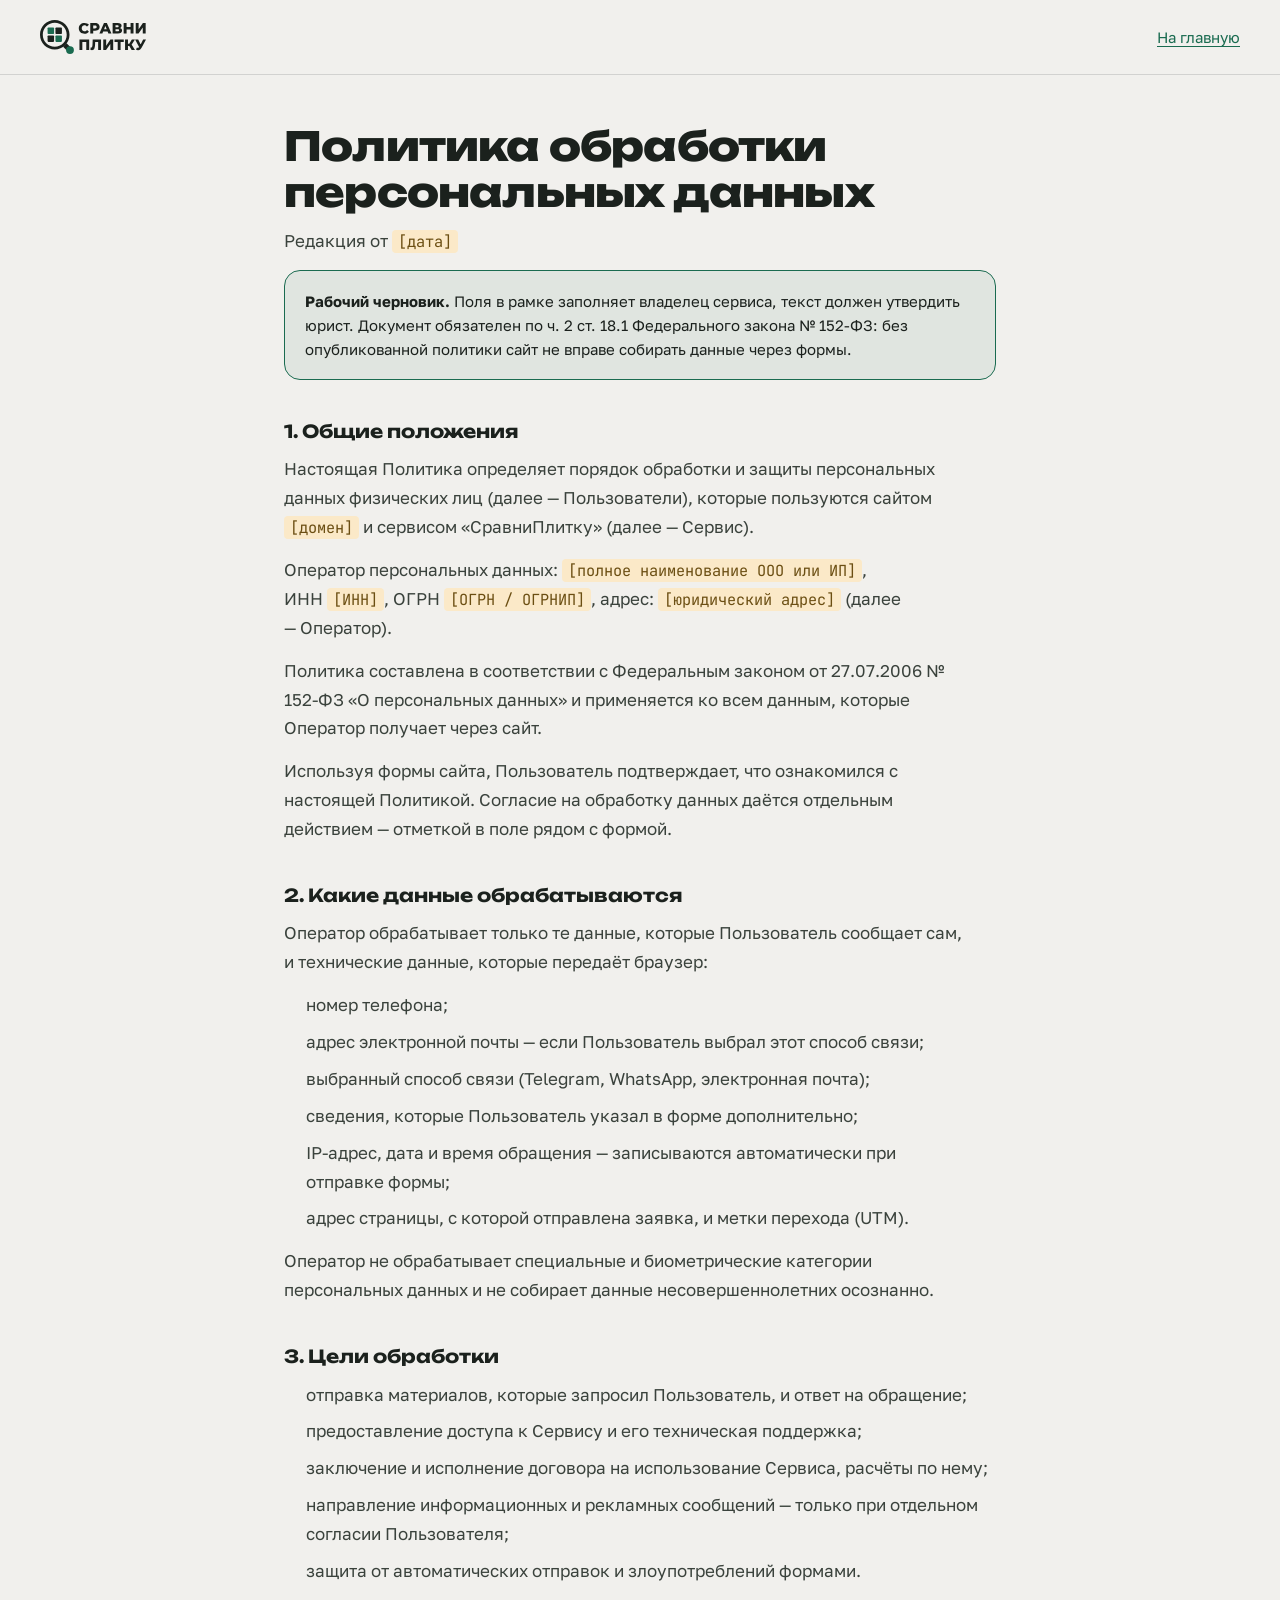
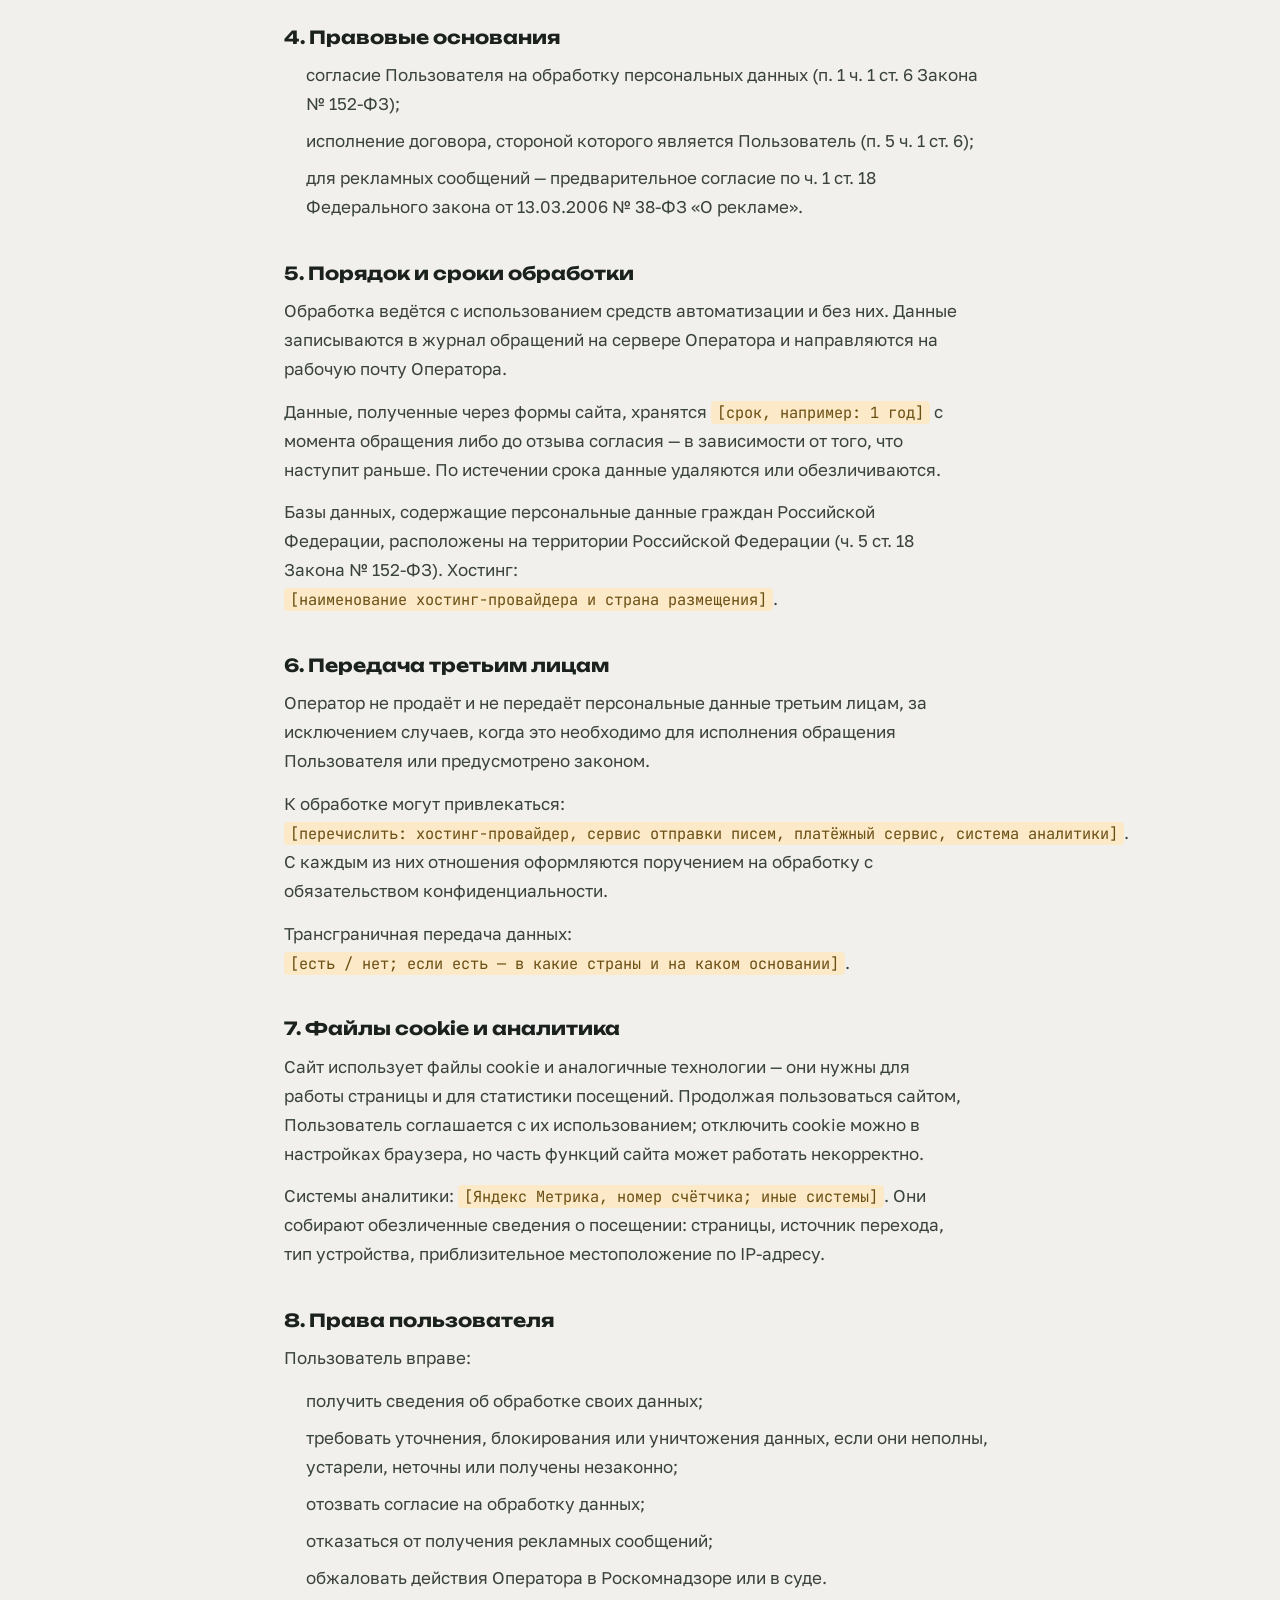
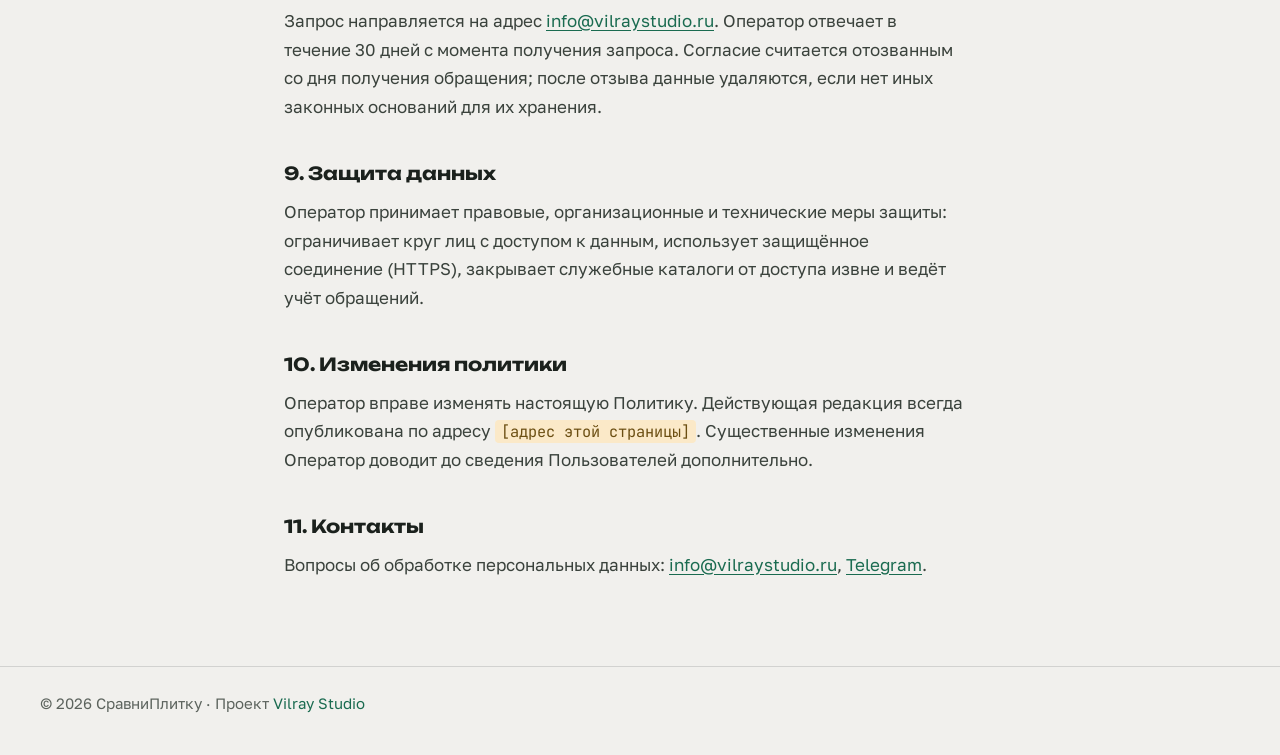
==== docs/privacy.html @ 4bba1fea "Новая редакция текстов от клиента, документы и логотип Правки из «Артем правки текст.docx» внесены ц" ====
<!DOCTYPE html>
<html lang="ru">
<head>
<meta charset="utf-8">
<meta name="viewport" content="width=device-width, initial-scale=1">

<title>Политика обработки персональных данных – СравниПлитку</title>
<meta name="description" content="Как сервис «СравниПлитку» собирает, использует и защищает персональные данные посетителей сайта.">
<meta name="robots" content="noindex">
<meta name="theme-color" content="#F2F3F0">

<link rel="icon" href="../assets/img/favicon.svg" type="image/svg+xml">

<link rel="preconnect" href="https://fonts.googleapis.com">
<link rel="preconnect" href="https://fonts.gstatic.com" crossorigin>
<link rel="stylesheet" href="https://fonts.googleapis.com/css2?family=Unbounded:wght@700;800&family=Golos+Text:wght@400;500;700&family=JetBrains+Mono:wght@400&display=swap">

<link rel="stylesheet" href="../assets/css/tokens.css">
<link rel="stylesheet" href="../assets/css/base.css">
<link rel="stylesheet" href="../assets/css/doc.css">
</head>

<body class="doc-page">

<header class="doc-head">
  <div class="doc-head__inner container">
    <a class="doc-head__logo" href="../index.html">
      <img class="doc-head__logo-img" src="../assets/img/logo-full.svg" alt="СравниПлитку"
           width="3999" height="1284" decoding="async"></a>
    <a class="doc-head__back" href="../index.html">На главную</a>
  </div>
</header>

<main class="doc container">

  <h1 class="doc__title">Политика обработки персональных данных</h1>
  <p class="doc__meta">Редакция от <span class="fill">[дата]</span></p>

  <!-- Снять вместе с последним заполненным полем -->
  <div class="doc-draft">
    <strong>Рабочий черновик.</strong> Поля в рамке заполняет владелец сервиса,
    текст должен утвердить юрист. Документ обязателен по ч. 2 ст. 18.1
    Федерального закона № 152-ФЗ: без опубликованной политики сайт не вправе
    собирать данные через формы.
  </div>

  <h2>1. Общие положения</h2>
  <p>Настоящая Политика определяет порядок обработки и защиты персональных данных
    физических лиц (далее — Пользователи), которые пользуются сайтом
    <span class="fill">[домен]</span> и сервисом «СравниПлитку» (далее — Сервис).</p>
  <p>Оператор персональных данных: <span class="fill">[полное наименование ООО или ИП]</span>,
    ИНН <span class="fill">[ИНН]</span>, ОГРН <span class="fill">[ОГРН / ОГРНИП]</span>,
    адрес: <span class="fill">[юридический адрес]</span> (далее — Оператор).</p>
  <p>Политика составлена в соответствии с Федеральным законом от 27.07.2006 № 152-ФЗ
    «О персональных данных» и применяется ко всем данным, которые Оператор получает
    через сайт.</p>
  <p>Используя формы сайта, Пользователь подтверждает, что ознакомился с настоящей
    Политикой. Согласие на обработку данных даётся отдельным действием — отметкой
    в поле рядом с формой.</p>

  <h2>2. Какие данные обрабатываются</h2>
  <p>Оператор обрабатывает только те данные, которые Пользователь сообщает сам,
    и технические данные, которые передаёт браузер:</p>
  <ul>
    <li>номер телефона;</li>
    <li>адрес электронной почты — если Пользователь выбрал этот способ связи;</li>
    <li>выбранный способ связи (Telegram, WhatsApp, электронная почта);</li>
    <li>сведения, которые Пользователь указал в форме дополнительно;</li>
    <li>IP-адрес, дата и время обращения — записываются автоматически при отправке формы;</li>
    <li>адрес страницы, с которой отправлена заявка, и метки перехода (UTM).</li>
  </ul>
  <p>Оператор не обрабатывает специальные и биометрические категории персональных
    данных и не собирает данные несовершеннолетних осознанно.</p>

  <h2>3. Цели обработки</h2>
  <ul>
    <li>отправка материалов, которые запросил Пользователь, и ответ на обращение;</li>
    <li>предоставление доступа к Сервису и его техническая поддержка;</li>
    <li>заключение и исполнение договора на использование Сервиса, расчёты по нему;</li>
    <li>направление информационных и рекламных сообщений — только при отдельном
      согласии Пользователя;</li>
    <li>защита от автоматических отправок и злоупотреблений формами.</li>
  </ul>

  <h2>4. Правовые основания</h2>
  <ul>
    <li>согласие Пользователя на обработку персональных данных (п. 1 ч. 1 ст. 6
      Закона № 152-ФЗ);</li>
    <li>исполнение договора, стороной которого является Пользователь (п. 5 ч. 1 ст. 6);</li>
    <li>для рекламных сообщений — предварительное согласие по ч. 1 ст. 18
      Федерального закона от 13.03.2006 № 38-ФЗ «О рекламе».</li>
  </ul>

  <h2>5. Порядок и сроки обработки</h2>
  <p>Обработка ведётся с использованием средств автоматизации и без них. Данные
    записываются в журнал обращений на сервере Оператора и направляются на рабочую
    почту Оператора.</p>
  <p>Данные, полученные через формы сайта, хранятся <span class="fill">[срок, например: 1 год]</span>
    с момента обращения либо до отзыва согласия — в зависимости от того, что наступит
    раньше. По истечении срока данные удаляются или обезличиваются.</p>
  <p>Базы данных, содержащие персональные данные граждан Российской Федерации,
    расположены на территории Российской Федерации (ч. 5 ст. 18 Закона № 152-ФЗ).
    Хостинг: <span class="fill">[наименование хостинг-провайдера и страна размещения]</span>.</p>

  <h2>6. Передача третьим лицам</h2>
  <p>Оператор не продаёт и не передаёт персональные данные третьим лицам, за
    исключением случаев, когда это необходимо для исполнения обращения Пользователя
    или предусмотрено законом.</p>
  <p>К обработке могут привлекаться: <span class="fill">[перечислить: хостинг-провайдер,
    сервис отправки писем, платёжный сервис, система аналитики]</span>. С каждым из них
    отношения оформляются поручением на обработку с обязательством конфиденциальности.</p>
  <p>Трансграничная передача данных: <span class="fill">[есть / нет; если есть — в какие
    страны и на каком основании]</span>.</p>

  <h2>7. Файлы cookie и аналитика</h2>
  <p>Сайт использует файлы cookie и аналогичные технологии — они нужны для работы
    страницы и для статистики посещений. Продолжая пользоваться сайтом, Пользователь
    соглашается с их использованием; отключить cookie можно в настройках браузера,
    но часть функций сайта может работать некорректно.</p>
  <p>Системы аналитики: <span class="fill">[Яндекс Метрика, номер счётчика; иные системы]</span>.
    Они собирают обезличенные сведения о посещении: страницы, источник перехода,
    тип устройства, приблизительное местоположение по IP-адресу.</p>

  <h2>8. Права пользователя</h2>
  <p>Пользователь вправе:</p>
  <ul>
    <li>получить сведения об обработке своих данных;</li>
    <li>требовать уточнения, блокирования или уничтожения данных, если они неполны,
      устарели, неточны или получены незаконно;</li>
    <li>отозвать согласие на обработку данных;</li>
    <li>отказаться от получения рекламных сообщений;</li>
    <li>обжаловать действия Оператора в Роскомнадзоре или в суде.</li>
  </ul>
  <p>Запрос направляется на адрес <a href="mailto:info@vilraystudio.ru">info@vilraystudio.ru</a>.
    Оператор отвечает в течение 30 дней с момента получения запроса. Согласие
    считается отозванным со дня получения обращения; после отзыва данные удаляются,
    если нет иных законных оснований для их хранения.</p>

  <h2>9. Защита данных</h2>
  <p>Оператор принимает правовые, организационные и технические меры защиты:
    ограничивает круг лиц с доступом к данным, использует защищённое соединение (HTTPS),
    закрывает служебные каталоги от доступа извне и ведёт учёт обращений.</p>

  <h2>10. Изменения политики</h2>
  <p>Оператор вправе изменять настоящую Политику. Действующая редакция всегда
    опубликована по адресу <span class="fill">[адрес этой страницы]</span>. Существенные
    изменения Оператор доводит до сведения Пользователей дополнительно.</p>

  <h2>11. Контакты</h2>
  <p>Вопросы об обработке персональных данных: <a href="mailto:info@vilraystudio.ru">info@vilraystudio.ru</a>,
    <a href="https://t.me/emmiatrey" rel="noopener">Telegram</a>.</p>

</main>

<footer class="doc-foot container">
  © 2026 СравниПлитку · Проект <a href="https://vilraystudio.ru/" rel="noopener">Vilray Studio</a>
</footer>

</body>
</html>
---- assets/css/tokens.css ----
/* ============================================================
   СравниПлитку — дизайн-токены
   Значения перенесены из design/Landing v2.dc.html (инлайн-стили)
   и таблиц раздела «Design Tokens» в README хендоффа.
   Менять только по согласованию — см. «Constraints» в хендоффе.
   ============================================================ */

:root {
  /* ---------- Цвет (CANON §1) ----------
     Распределение площадей 70/20/10: бумага и белое / тёмное / зелёное.
     Зелёный работает точками — кнопки, рубрики, номера, — а не полосами:
     полноширинных цветных блоков на странице ровно один, тёмный. */

  /* Светлые поверхности */
  --c-bg:            #F1F0ED; /* бумага */
  --c-surface:       #FFFFFF; /* карточки на бумаге */
  --c-surface-2:     #F7F7F4; /* вложенные поверхности, поля ввода */
  --c-control-bg:    #E7E6E2; /* обойма сегмент-контрола, CANON §5 */
  --c-slot:          #E7E6E2; /* подложка слота изображения */

  /* Текст на светлом. Ниже --c-ink-3 подписи не опускаем: канон
     требует минимум 4.5:1 для тела и 7:1 для мелких подписей. */
  --c-ink:           #1B211D; /* заголовки, тёмные секции */
  --c-ink-2:         #3A423C; /* основной текст абзацев */
  --c-ink-3:         #5C635D; /* подписи, мета, лейблы */

  /* Линии */
  --c-line:          rgba(27, 33, 29, .14);
  --c-line-field:    rgba(27, 33, 29, .28);

  /* Зелёный — только действие и акценты */
  --c-accent:        #1A6B50;
  --c-accent-hover:  #14523E;
  --c-accent-press:  #12513C; /* :active кнопок */
  --c-accent-light:  #7BC0A3; /* акцент на тёмном (V6) */
  --c-accent-soft:   rgba(26, 107, 80, .08);
  /* Тот же тон 160° и та же насыщенность 61%, что у --c-accent, только
     светлота 14% вместо 26%: подложка кадра видео, градиент панели
     управления и тени вокруг них. Чёрного в блоке видео нет. */
  --c-accent-deep:   #0E3A2B;

  /* Тёплый — только выгода, скидка, срок */

  /* Тёмные поверхности */
  --c-dark:          #1B211D;
  --c-dark-card:     rgba(255, 255, 255, .05);
  --c-dark-line:     rgba(255, 255, 255, .14);
  --c-on-dark:       #E4E7E3;
  --c-on-dark-2:     #C8CFC9;
  --c-on-dark-3:     #A8B2AC; /* время и иконки в обойме видео */ /* минимум, ниже не опускаться */

  /* Полупрозрачные */
  /* Подложка контрола поверх видео: кадр ничем не закрыт, контраст
     держит плашка ровно под кнопкой (FIXES_ROUND2 1.1) */
  --c-control-dark:       rgba(14, 18, 15, .72);
  --c-control-dark-hover: rgba(14, 18, 15, .86);

  --c-glass:         rgba(241, 240, 237, .86); /* плашка шапки, CANON §6 */
  --c-overlay:       rgba(27, 33, 29, .82);    /* подписи-оверлеи */

  /* ---------- Шрифты ---------- */
  --font-display: 'Unbounded', 'Golos Text', system-ui, sans-serif;
  --font-body:    'Golos Text', system-ui, -apple-system, 'Segoe UI', sans-serif;
  --font-mono:    'JetBrains Mono', ui-monospace, 'Cascadia Mono', Consolas, monospace;

  /* ---------- Типографическая шкала (CANON §2) ----------
     Размеров вне этого списка на странице быть не должно. */
  /* Display — не «всегда 88px»: ступень действует, только если H1 занимает
     одну колонку. В двухколоночном первом экране это 56px (FIX-01 F1). */
  --fs-display: 52px;  --lh-display: 1.02;  --tr-display: -.03em;
  --fs-stat:    34px;  /* число в полосе статистики (HERO_FIXES §10; канон
                          давал 44px, но при нём единица «минуты» делала
                          колонку втрое шире соседних). Единица набирается
                          --fs-sub на общей базовой линии. */
  --fs-h2:      40px;  --lh-h2:      1.08;  --tr-h2:      -.015em;
  --fs-h3:      24px;  --lh-h3:      1.25;
  --fs-lead:    20px;  --lh-lead:    1.55;
  --fs-body:    17px;  --lh-body:    1.6;
  --fs-small:   15px;  --lh-small:   1.5;
  --fs-label:   12px;  --lh-label:   1;     --tr-label:   .1em;

  /* Кегли отдельных блоков. Канон §2 их не содержит: размеры пришли
     из ТЗ на блоки «Кто сделал сервис» и «Салонам / Поставщикам».
     Держим здесь, а не в правилах, чтобы правка шкалы была правкой
     одного файла. Мобильные ступени переопределяются в адаптиве. */
  --fs-block:      40px;  /* заголовок блока внутри секции */
  --fs-block-lead: 18px;  /* лид под таким заголовком */
  --fs-letter:     26px;  /* первая фраза письма основателя */
  --fs-sub:        18px;  /* подзаголовок шага, вопрос, имя */
  --fs-note:       16px;  /* описание шага */
  --fs-meta:       13px;  /* моно-строки под кнопкой и номера шагов */

  /* Мера строки: канон требует 62ch, на тёмном — 56ch */
  --measure:      62ch;
  --measure-dark: 56ch;

  /* ---------- Сетка и ритм (CANON §3) ---------- */
  /* Канон §3 называл 1200px, но эталон геометрии собран на содержимом
     1358px (колонки первого экрана 655+655 при зазоре 48). Берём эталон:
     на 1200 заголовок 56px уходит в четыре строки вместо трёх, а кадр
     становится ниже текстовой колонки. */
  --container:  1440px;
  --gutter:     40px;   /* ≥1024; ниже — в адаптиве */
  --col-gap:    24px;   /* зазор колонок 12-колоночной сетки */
  --header-h:   64px;   /* CANON §6 */

  /* Вертикальный ритм: ровно два значения, промежуточных не бывает.
     Половина отступа лежит на каждой секции. */
  --rhythm-half:   48px;  /* 48 + 48 = 96 между секциями одного типа */
  --rhythm-switch: 80px;  /* 48 + 80 = 128 на смене типа */

  /* ---------- Радиусы ----------
     Лестница закрывает все скругления страницы. Названы были четыре
     ступени из семи, и новый блок брал ту, что ближе скопировали:
     карточки разъезжались между 8px и 12px. */
  /* Три значения вместо прежних семи (2/3/4/5/6/8/12): шкала стала
     смысловой, и по имени токена видно, к чему он применяется
     (LANDING_FIXES A3). Значений вне этой шкалы на странице нет. */
  --r-control:  4px;  /* кнопки, бейджи, плашки, поля ввода, сегменты */
  --r-media:    8px;  /* кадры видео, фото, изображения внутри карточек */
  --r-card:    16px;  /* крупные карточки-контейнеры */

  /* ---------- Тени ----------
     Первые две выданы каноном точечно: подложка активного сегмента
     и кадр первого экрана, который выходит за край страницы. Третья —
     кадр длинного видео; она подкрашена изумрудом, а не нейтральным
     тёмным, чтобы блок не выпадал из палитры кнопок. */
  --shadow-control: 0 1px 2px rgba(0, 0, 0, .08);
  --shadow-media:  -8px 12px 40px rgba(27, 33, 29, .12);
  --shadow-player:  0 18px 48px rgba(14, 58, 43, .20);
  /* Корпус монитора на первом экране. Две тени, а не одна: ближняя
     держит контакт белого корпуса с бумажным фоном (одного тона они
     не одного, но разница мала и без контактной тени корпус читается
     как дырка в фоне), дальняя даёт объём. Смещение влево — корпус
     уходит за правый край окна, справа тень всё равно обрезается. */
  --shadow-monitor: -2px 3px 8px rgba(27, 33, 29, .07),
                   -12px 22px 60px rgba(27, 33, 29, .16);

  /* ---------- Переходы ---------- */
  --t-fast: .2s ease;

  /* Длительности движения (MOTION). Больше 400ms не используем нигде:
     дольше человек воспринимает переход как задержку интерфейса. */
  --dur-fast: 140ms;  /* цвет, фон, граница — реакция на курсор */
  --dur-base: 200ms;  /* смена состояния контрола */
  --dur-slow: 320ms;  /* появление блока */
  --ease: cubic-bezier(.2, .7, .3, 1);   /* ease-out, без пружин */
}
---- assets/css/base.css ----
/* ============================================================
   СравниПлитку — сброс, базовая типографика, контейнеры
   ============================================================ */

*,
*::before,
*::after { margin: 0; padding: 0; box-sizing: border-box; }

html {
  scroll-behavior: smooth;
  -webkit-text-size-adjust: 100%;
  /* Канон §6 называет 80px, но при шапке 64px это даёт зазор 16px,
     а критерий приёмки U1 требует минимум 24px. Считаем от высоты
     шапки — тогда правило переживёт и двухэтажную мобильную шапку. */
  scroll-padding-top: calc(var(--header-h) + 24px);
}

body {
  background: var(--c-bg);
  color: var(--c-ink);
  font-family: var(--font-body);
  font-size: var(--fs-body);
  line-height: 1.6;
  -webkit-font-smoothing: antialiased;
  -moz-osx-font-smoothing: grayscale;
}

img,
video,
svg { display: block; max-width: 100%; }

a { color: var(--c-accent); text-decoration: none; }
a:hover { color: var(--c-accent-hover); }

button {
  font: inherit;
  color: inherit;
  background: none;
  border: 0;
  cursor: pointer;
}

input,
select,
textarea { font: inherit; color: inherit; }

ul, ol { list-style: none; }

[hidden] { display: none !important; }

/* Якорные ссылки не должны уезжать под липкую шапку */
[id] { scroll-margin-top: calc(var(--header-h) + 24px); }

/* ---------- Фокус ---------- */

:focus-visible {
  outline: 2px solid var(--c-accent);
  outline-offset: 2px;
  border-radius: var(--r-control);
}

.band--dark :focus-visible { outline-color: var(--c-accent-light); }

/* ---------- Контейнер и полосы секций ---------- */

.container {
  max-width: var(--container);
  margin: 0 auto;
  padding-inline: var(--gutter);
}

/* Полоса-секция: инверсный фон во всю ширину экрана */
.band {
  background: var(--c-surface);
  border-top: 1px solid var(--c-line);
  border-bottom: 1px solid var(--c-line);
}

.band--dark {
  background: var(--c-dark);
  color: var(--c-on-dark);
  border: 0;
}

/* Вертикальный ритм CANON §3.
   Между секциями встречаются ровно два значения: 96 при одном типе
   и 128 на смене типа. Половина лежит на каждой секции, поэтому
   соседние селекторы добирают верхнюю половину до 80 там, где тип
   меняется. Полосы-фоны при этом остаются встык, без зазоров. */
main > section { padding-block: var(--rhythm-half); }

main > section[data-type='A'] + section[data-type='B'],
main > section[data-type='A'] + section[data-type='C'],
main > section[data-type='B'] + section[data-type='A'],
main > section[data-type='B'] + section[data-type='C'],
main > section[data-type='C'] + section[data-type='A'],
main > section[data-type='C'] + section[data-type='B'] {
  padding-top: var(--rhythm-switch);
}

/* Первый экран растягивается на высоту окна и центрует содержимое.

   §1 HERO_FIXES требовал приварить видео к нижней границе шапки, и ради
   этого сняли прежнюю растяжку — пункт оказался ошибкой ТЗ. Контента
   не хватает, чтобы заполнить окно: под шапкой 765px при окне 830, а кадр
   431 и полоса цифр 92. Кадр выше не сделать — текстовая колонка забирает
   580 из доступной ширины, и 16:9 упирается в потолок. Поэтому первый
   экран сидел в верхней трети, а низ окна читался пустым.

   116px — высота полосы цифр вместе с её нижним полем: вычитаем её,
   чтобы цифры сели ровно к нижнему краю окна. Ниже 1200px подписи
   переносятся в две строки и полоса выходит на 24px выше — первый экран
   тогда просто на столько же длиннее окна, это не ломается.

   Потолок 720px обязателен. Без него на высоком окне (1440 и выше) тянуть
   нечем — контента столько же, — и над кадром повисает полоса воздуха
   в 346px. С потолком экран заполняется до предела, а дальше начинает
   показывать следующую секцию: 99px её видно на 1080, 459px на 1440.
   Низ окна читается как продолжение страницы, а не как дыра. Само число
   720 выбрано так, чтобы эталонные 1440×900 остались нетронутыми: там
   расчёт даёт 719 и потолок не срабатывает. */
main > section[data-type='hero'] {
  /* Первая строка — запасная: где нет svh, всё правило с ним браузер
     отбрасывает целиком, и первый экран остался бы без высоты вовсе —
     контент схлопнулся бы к шапке, а низ окна опустел. */
  min-height: min(calc(100vh - var(--header-h) - 116px), 720px);
  min-height: min(calc(100svh - var(--header-h) - 116px), 720px);
  display: grid;
  align-content: center;
  padding-block: 0 48px;
}

/* Полоса статистики — часть первого экрана, своего верхнего поля у неё
   нет: расстояние от низа кадра до линии над цифрами держит нижнее поле
   геро, и это ровно один шаг шкалы, а не сумма двух (§7). */
main > section[data-type='hero'] + section { padding-block: 0 24px; }

/* ---------- Типографика (CANON §2) ----------
   Ступеней ровно семь, размеров вне шкалы быть не должно.
   Мера строки задана в ch, а не в px: она должна следовать за кеглем. */

.h1 {
  font-family: var(--font-display);
  /* 800, а не 700: на первом экране нужен разрыв с H2 (ENERGY E2) */
  font-weight: 800;
  font-size: var(--fs-display);
  line-height: var(--lh-display);
  letter-spacing: var(--tr-display);
  text-wrap: balance;
}

.h2 {
  font-family: var(--font-display);
  font-weight: 700;
  font-size: var(--fs-h2);
  line-height: var(--lh-h2);
  letter-spacing: var(--tr-h2);
  text-wrap: balance;
}

.h3 {
  font-family: var(--font-display);
  font-weight: 600;
  font-size: var(--fs-h3);
  line-height: var(--lh-h3);
  text-wrap: balance;
}

/* Надзаголовок-рубрика, тег, номер шага */
.eyebrow {
  font-family: var(--font-mono);
  font-weight: 500;
  font-size: var(--fs-label);
  line-height: var(--lh-label);
  letter-spacing: var(--tr-label);
  text-transform: uppercase;
  /* Рубрика — не действие, поэтому нейтральная (CANON §1) */
  color: var(--c-ink-3);
}

/* Лейбл секции — изумрудный и без подложки. Серая плашка с серым
   текстом читается как выключенная кнопка, и человек пытается на неё
   нажать; плюс серое на сером давало контраст 2,3:1 при норме 7:1
   для мелких подписей (LABELS). Фон на странице есть ровно у двух
   надписей: кикер первого экрана и теги поверх изображений — там
   подложка нужна для читаемости на кадре. */
/* Надзаголовок живёт только на смысловой границе страницы и выглядит
   везде одинаково — вид и отступ до H2 заданы здесь, а не посекционно
   (LANDING_FIXES A2). */
.eyebrow--section {
  display: block;
  margin-bottom: 12px;
  color: var(--c-accent);
  letter-spacing: .14em;
}

/* Подзаголовок группы внутри секции остаётся нейтральным */
.eyebrow--muted { color: var(--c-ink-3); }
.eyebrow--light { color: var(--c-accent-light); }
.eyebrow--dim   { color: var(--c-on-dark-2); }

.lead {
  font-size: var(--fs-lead);
  line-height: var(--lh-lead);
  color: var(--c-ink-2);
}

/* Подпись моноширинным под медиа и кнопками */
.mono-note {
  font-family: var(--font-mono);
  font-size: var(--fs-label);
  line-height: var(--lh-label);
  color: var(--c-ink-2);
}

/* Мера строки и перенос — на все абзацы разом, а не поштучно */
p, li {
  max-width: var(--measure);
  text-wrap: pretty;
}

.band--dark p,
.band--dark li { max-width: var(--measure-dark); }

/* Цифры в статистике и тарифах не должны прыгать по ширине */
.metrics__value,
.plan__price,
.plan__period { font-variant-numeric: tabular-nums; }

/* ---------- Утилиты ---------- */

.skip-link {
  position: absolute;
  left: 16px;
  top: -60px;
  z-index: 100;
  background: var(--c-accent);
  color: #fff;
  padding: 12px 18px;
  border-radius: var(--r-control);
  transition: top var(--t-fast);
}
.skip-link:focus { top: 12px; color: #fff; }

/* ---------- Уважаем системную настройку анимаций ---------- */

@media (prefers-reduced-motion: reduce) {
  html { scroll-behavior: auto; }
  *,
  *::before,
  *::after {
    animation-duration: .01ms !important;
    animation-iteration-count: 1 !important;
    transition-duration: .01ms !important;
  }
}
---- assets/css/doc.css ----
/* ============================================================
   doc.css — страницы документов: политика, права на изображения,
   реквизиты.

   Своя вёрстка, а не секции лендинга: здесь длинный текст, который
   читают подряд, и ему нужна одна узкая колонка, крупный интерлиньяж
   и заметная нумерация разделов. Подключается только из docs/*.html.
   ============================================================ */

.doc-page {
  background: var(--c-bg);
  color: var(--c-ink);
}

/* Шапка документа — тонкая, без навигации: со страницы документа
   возвращаются назад, а не гуляют по разделам */
.doc-head {
  border-bottom: 1px solid var(--c-line);
}

.doc-head__inner {
  display: flex;
  align-items: center;
  justify-content: space-between;
  gap: 24px;
  padding-block: 20px;
}

/* Логотип целиком, картинкой — как в шапке лендинга. Название внутри
   него, поэтому набранной подписи рядом нет; имя несёт alt. */
.doc-head__logo {
  display: inline-flex;
  align-items: center;
  text-decoration: none;
}

.doc-head__logo-img {
  display: block;
  height: 34px;
  width: auto;
}

.doc-head__back {
  font-size: var(--fs-small);
  color: var(--c-accent);
  text-decoration: underline;
  text-underline-offset: 3px;
}

/* Мера в 72ch: документ читают подряд, и строка длиннее просто
   теряется при переходе на следующую */
.doc {
  max-width: 72ch;
  padding-block: 48px 72px;
}

.doc__title {
  font-family: var(--font-display);
  font-weight: 800;
  font-size: var(--fs-h2);
  line-height: 1.15;
  letter-spacing: -.02em;
  margin-bottom: 12px;
}

.doc__meta {
  font-size: var(--fs-small);
  color: var(--c-ink-3);
  margin-bottom: 36px;
}

/* Плашка черновика. Заметная намеренно: пока в тексте остаются поля
   в квадратных скобках, документ нельзя публиковать. Снимается вместе
   с последним заполненным полем. */
.doc-draft {
  margin-bottom: 36px;
  padding: 18px 20px;
  border: 1px solid var(--c-accent);
  border-radius: var(--r-card);
  background: var(--c-accent-soft);
  font-size: var(--fs-small);
  line-height: 1.6;
  color: var(--c-ink);
}

.doc-draft strong { font-weight: 700; }

/* Поле, которое заполняет клиент */
.fill {
  padding: 1px 6px;
  border-radius: var(--r-control);
  background: #FBE9C8;
  color: #6B4E12;
  font-family: var(--font-mono);
  font-size: .9em;
  white-space: nowrap;
}

.doc h2 {
  font-family: var(--font-display);
  font-weight: 700;
  font-size: var(--fs-sub);
  line-height: 1.3;
  margin-top: 40px;
  margin-bottom: 12px;
}

.doc h3 {
  font-weight: 700;
  font-size: var(--fs-body);
  margin-top: 24px;
  margin-bottom: 8px;
}

.doc p,
.doc li {
  font-size: var(--fs-body);
  line-height: 1.7;
  color: var(--c-ink-2);
  text-wrap: pretty;
}

.doc p { margin-bottom: 14px; }

.doc ul,
.doc ol {
  margin: 0 0 14px;
  padding-left: 22px;
}

.doc li { margin-bottom: 8px; }

.doc a {
  color: var(--c-accent);
  text-decoration: underline;
  text-underline-offset: 3px;
}

/* Таблица реквизитов: две колонки, подпись слева */
.doc-table {
  width: 100%;
  border-collapse: collapse;
  margin-bottom: 24px;
  font-size: var(--fs-body);
}

.doc-table th,
.doc-table td {
  padding: 12px 0;
  text-align: left;
  vertical-align: top;
  border-bottom: 1px solid var(--c-line);
  line-height: 1.6;
}

.doc-table th {
  width: 38%;
  padding-right: 24px;
  font-weight: 400;
  color: var(--c-ink-3);
}

.doc-table td { color: var(--c-ink); }

.doc-foot {
  border-top: 1px solid var(--c-line);
  padding-block: 24px 40px;
  font-size: var(--fs-small);
  color: var(--c-ink-3);
}

@media (max-width: 600px) {
  .doc { padding-block: 32px 56px; }
  .doc-table th,
  .doc-table td { display: block; width: auto; padding-right: 0; }
  .doc-table th { border: 0; padding-bottom: 2px; }
}
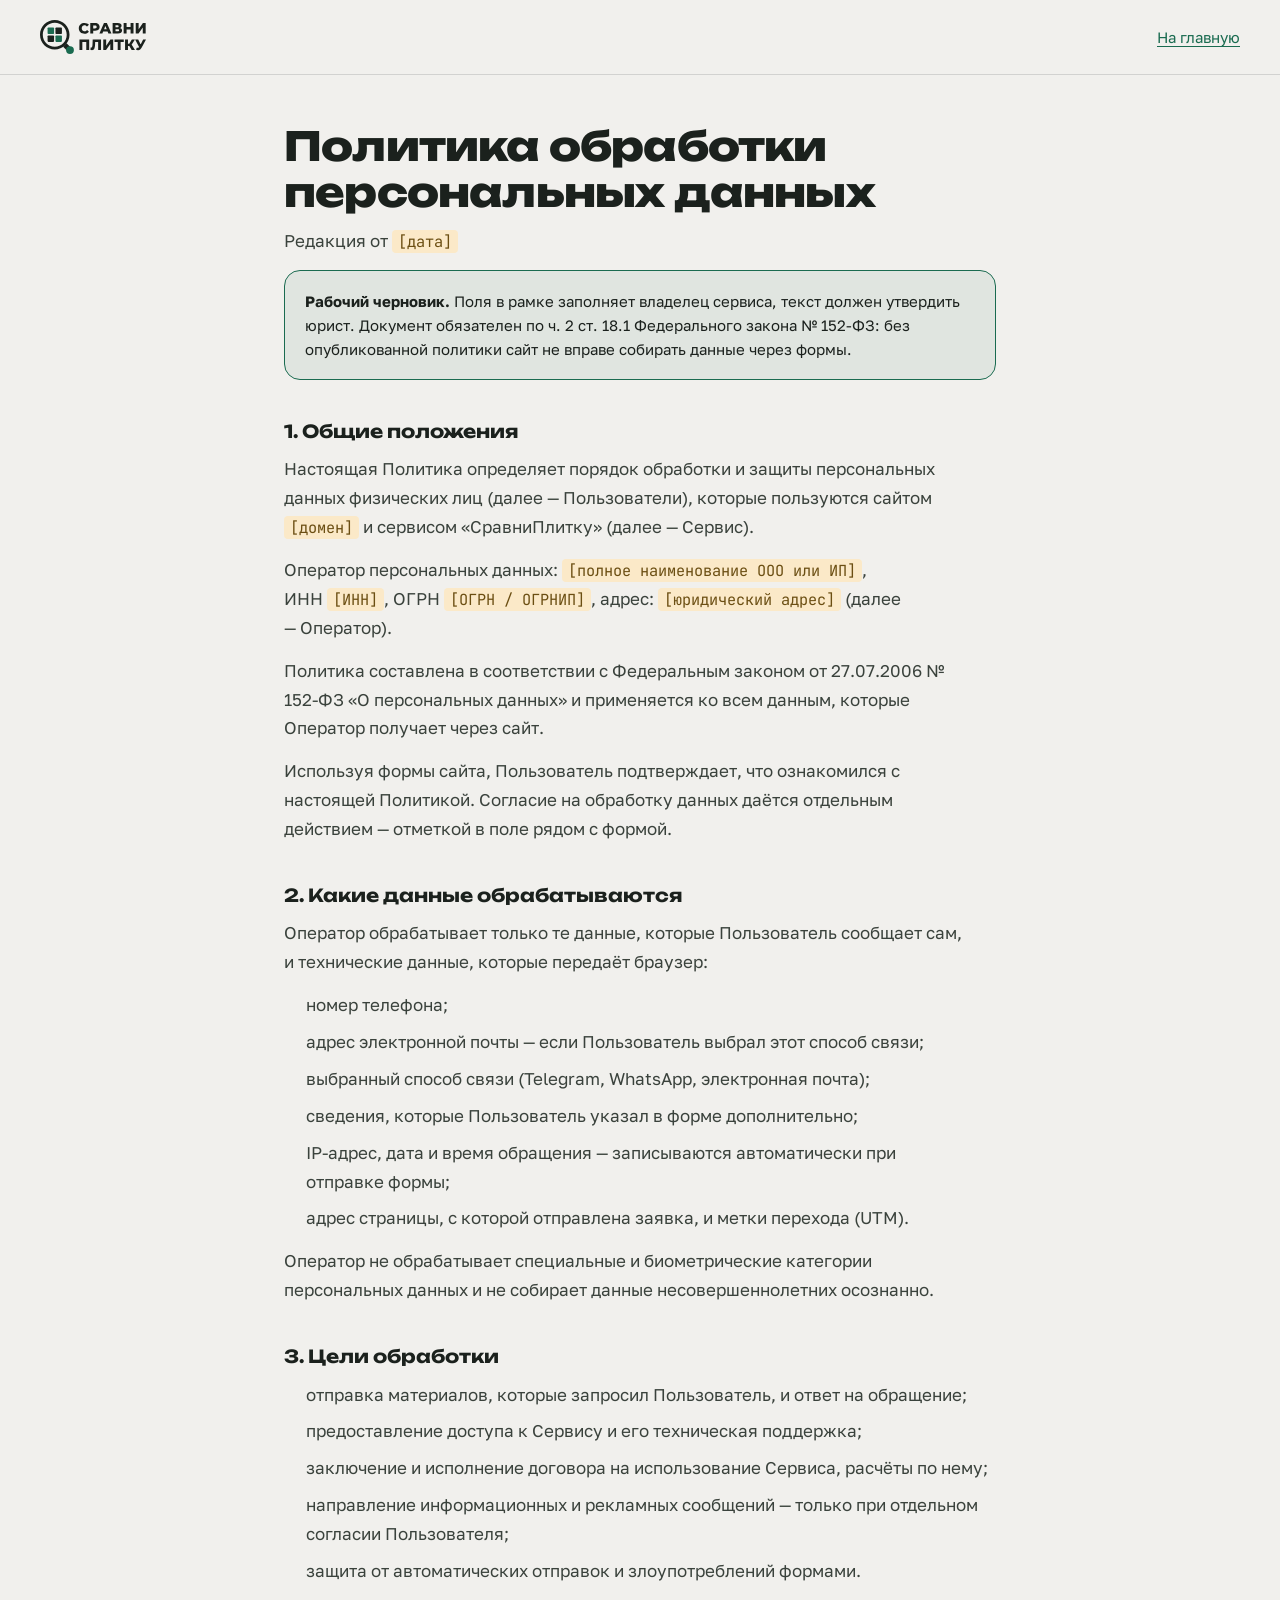
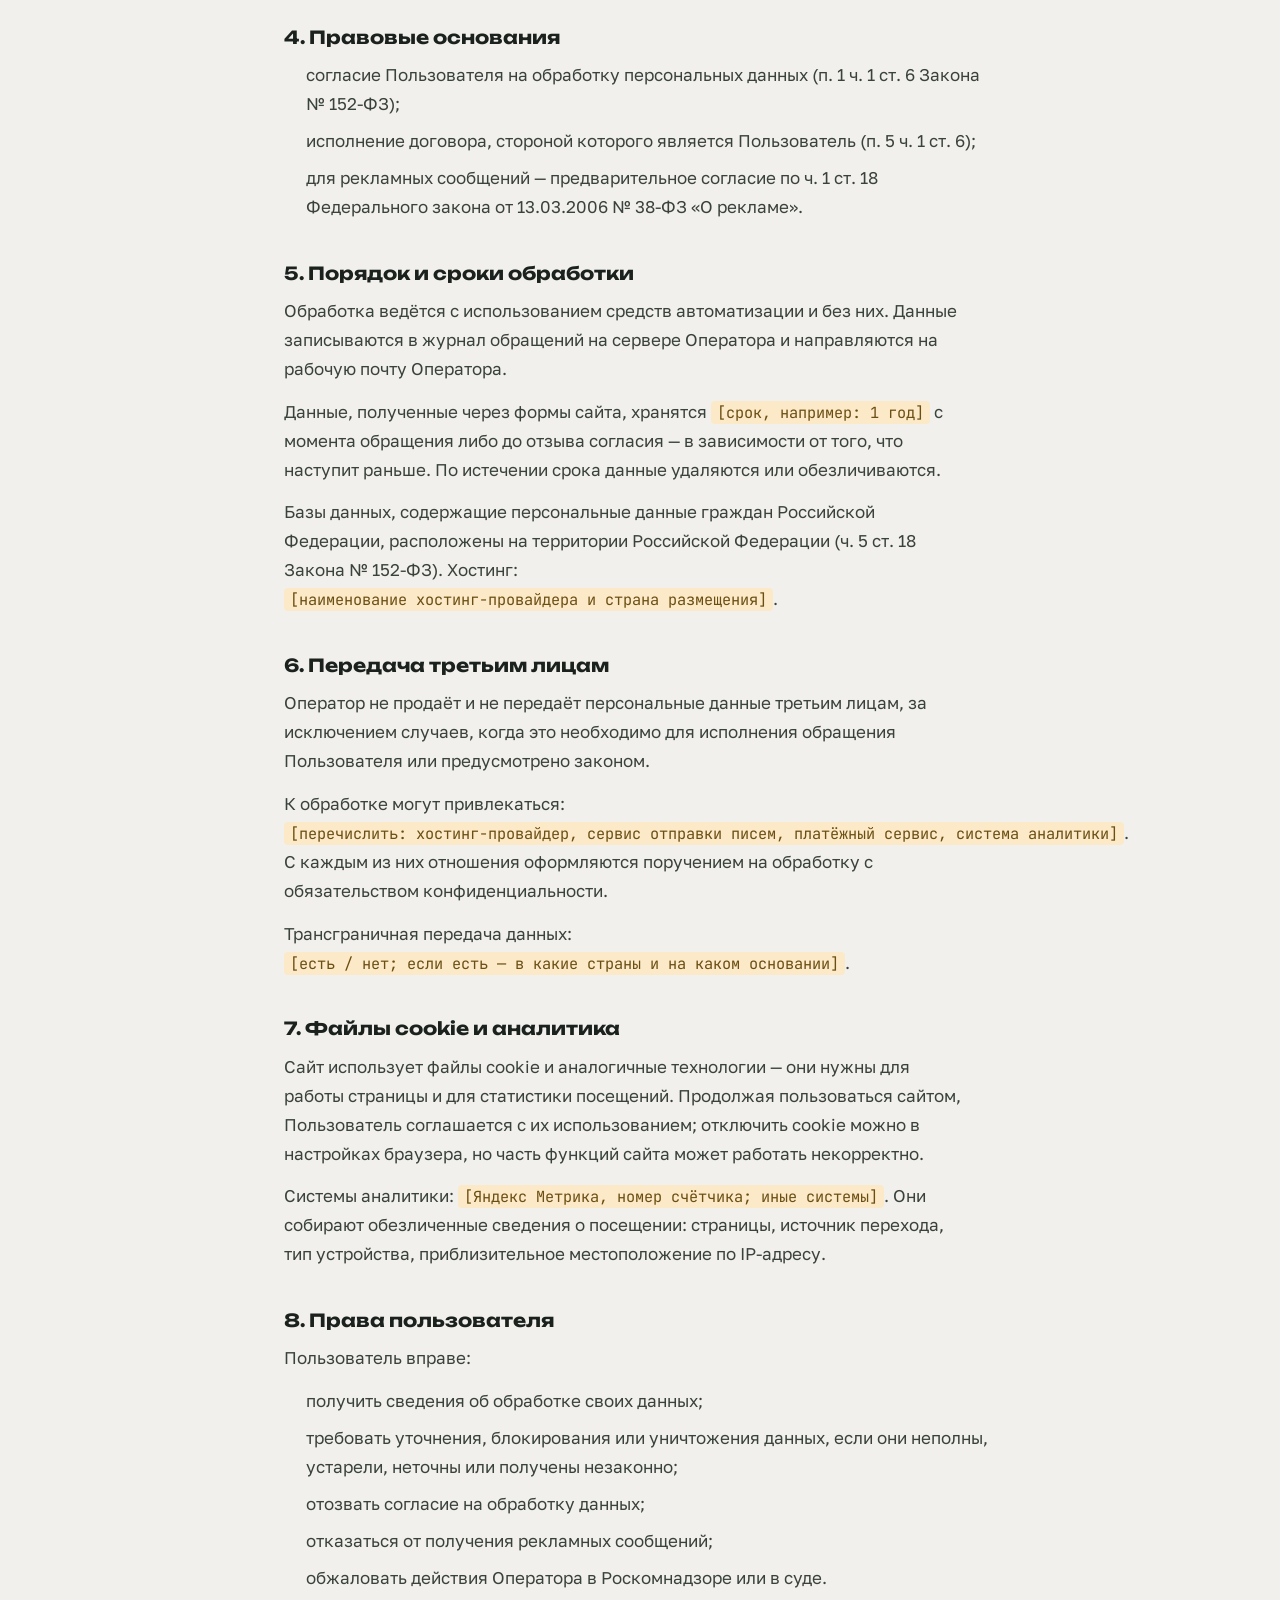
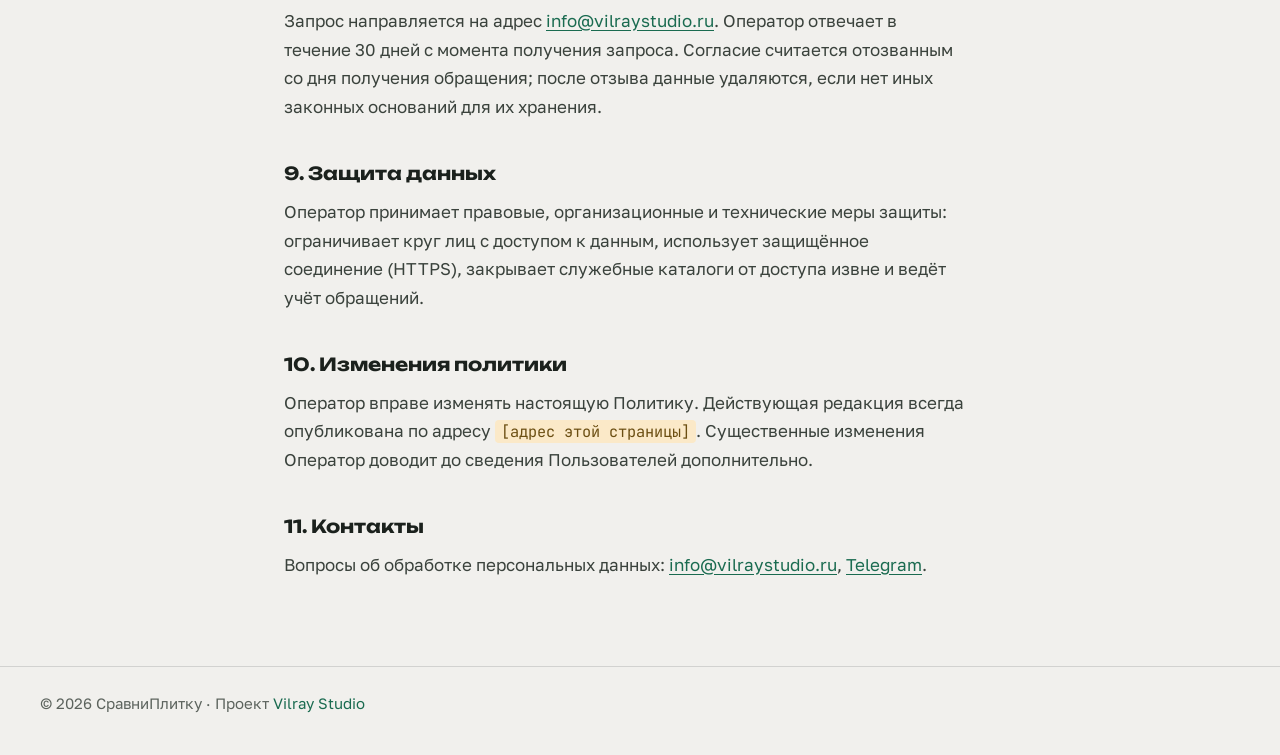
==== commit 8ecf13bb: "Шрифты переехали к нам с Google IP каждого посетителя уходил на fonts.googleapis.com — для российско" ====
--- a/docs/privacy.html
+++ b/docs/privacy.html
@@ -11,9 +11,9 @@
 
 <link rel="icon" href="../assets/img/favicon.svg" type="image/svg+xml">
 
-<link rel="preconnect" href="https://fonts.googleapis.com">
-<link rel="preconnect" href="https://fonts.gstatic.com" crossorigin>
-<link rel="stylesheet" href="https://fonts.googleapis.com/css2?family=Unbounded:wght@700;800&family=Golos+Text:wght@400;500;700&family=JetBrains+Mono:wght@400&display=swap">
+<!-- Шрифты лежат у нас: assets/css/fonts.css, файлы в assets/fonts/ -->
+<link rel="preload" href="../assets/fonts/golos-text-cyrillic.woff2" as="font" type="font/woff2" crossorigin>
+<link rel="stylesheet" href="../assets/css/fonts.css">
 
 <link rel="stylesheet" href="../assets/css/tokens.css">
 <link rel="stylesheet" href="../assets/css/base.css">
--- a/assets/css/fonts.css
+++ b/assets/css/fonts.css
@@ -0,0 +1,181 @@
+/* ============================================================
+   fonts.css — шрифты лежат у нас, а не у Google.
+
+   Раньше страница тянула их с fonts.googleapis.com: IP каждого посетителя
+   уходил в США, а это трансграничная передача данных, которую российскому
+   оператору нужно декларировать. Заодно ушла внешняя зависимость —
+   страница больше не ждёт чужой домен, чтобы нарисовать текст.
+
+   Все три гарнитуры вариативные: один файл обслуживает все начертания
+   своего подмножества, поэтому файлов шесть, а объявлений больше.
+   Начертания взяты ровно те, что стоят в CSS проекта; подмножества —
+   кириллица и латиница.
+
+   Лицензия у всех трёх — OFL, размещение у себя разрешено.
+
+   font-display: swap: текст виден сразу системным шрифтом и подменяется,
+   когда файл доедет. Пустой страницы в ожидании шрифта не бывает.
+   ============================================================ */
+
+@font-face {
+  font-family: 'Unbounded';
+  font-style: normal;
+  font-weight: 600;
+  font-display: swap;
+  src: url('../fonts/unbounded-cyrillic.woff2') format('woff2');
+  unicode-range: U+0301, U+0400-045F, U+0490-0491, U+04B0-04B1, U+2116;
+}
+
+@font-face {
+  font-family: 'Unbounded';
+  font-style: normal;
+  font-weight: 600;
+  font-display: swap;
+  src: url('../fonts/unbounded-latin.woff2') format('woff2');
+  unicode-range: U+0000-00FF, U+0131, U+0152-0153, U+02BB-02BC, U+02C6, U+02DA, U+02DC, U+0304, U+0308, U+0329, U+2000-206F, U+20AC, U+2122, U+2191, U+2193, U+2212, U+2215, U+FEFF, U+FFFD;
+}
+
+@font-face {
+  font-family: 'Unbounded';
+  font-style: normal;
+  font-weight: 700;
+  font-display: swap;
+  src: url('../fonts/unbounded-cyrillic.woff2') format('woff2');
+  unicode-range: U+0301, U+0400-045F, U+0490-0491, U+04B0-04B1, U+2116;
+}
+
+@font-face {
+  font-family: 'Unbounded';
+  font-style: normal;
+  font-weight: 700;
+  font-display: swap;
+  src: url('../fonts/unbounded-latin.woff2') format('woff2');
+  unicode-range: U+0000-00FF, U+0131, U+0152-0153, U+02BB-02BC, U+02C6, U+02DA, U+02DC, U+0304, U+0308, U+0329, U+2000-206F, U+20AC, U+2122, U+2191, U+2193, U+2212, U+2215, U+FEFF, U+FFFD;
+}
+
+@font-face {
+  font-family: 'Unbounded';
+  font-style: normal;
+  font-weight: 800;
+  font-display: swap;
+  src: url('../fonts/unbounded-cyrillic.woff2') format('woff2');
+  unicode-range: U+0301, U+0400-045F, U+0490-0491, U+04B0-04B1, U+2116;
+}
+
+@font-face {
+  font-family: 'Unbounded';
+  font-style: normal;
+  font-weight: 800;
+  font-display: swap;
+  src: url('../fonts/unbounded-latin.woff2') format('woff2');
+  unicode-range: U+0000-00FF, U+0131, U+0152-0153, U+02BB-02BC, U+02C6, U+02DA, U+02DC, U+0304, U+0308, U+0329, U+2000-206F, U+20AC, U+2122, U+2191, U+2193, U+2212, U+2215, U+FEFF, U+FFFD;
+}
+
+@font-face {
+  font-family: 'Golos Text';
+  font-style: normal;
+  font-weight: 400;
+  font-display: swap;
+  src: url('../fonts/golos-text-cyrillic.woff2') format('woff2');
+  unicode-range: U+0301, U+0400-045F, U+0490-0491, U+04B0-04B1, U+2116;
+}
+
+@font-face {
+  font-family: 'Golos Text';
+  font-style: normal;
+  font-weight: 400;
+  font-display: swap;
+  src: url('../fonts/golos-text-latin.woff2') format('woff2');
+  unicode-range: U+0000-00FF, U+0131, U+0152-0153, U+02BB-02BC, U+02C6, U+02DA, U+02DC, U+0304, U+0308, U+0329, U+2000-206F, U+20AC, U+2122, U+2191, U+2193, U+2212, U+2215, U+FEFF, U+FFFD;
+}
+
+@font-face {
+  font-family: 'Golos Text';
+  font-style: normal;
+  font-weight: 500;
+  font-display: swap;
+  src: url('../fonts/golos-text-cyrillic.woff2') format('woff2');
+  unicode-range: U+0301, U+0400-045F, U+0490-0491, U+04B0-04B1, U+2116;
+}
+
+@font-face {
+  font-family: 'Golos Text';
+  font-style: normal;
+  font-weight: 500;
+  font-display: swap;
+  src: url('../fonts/golos-text-latin.woff2') format('woff2');
+  unicode-range: U+0000-00FF, U+0131, U+0152-0153, U+02BB-02BC, U+02C6, U+02DA, U+02DC, U+0304, U+0308, U+0329, U+2000-206F, U+20AC, U+2122, U+2191, U+2193, U+2212, U+2215, U+FEFF, U+FFFD;
+}
+
+@font-face {
+  font-family: 'Golos Text';
+  font-style: normal;
+  font-weight: 600;
+  font-display: swap;
+  src: url('../fonts/golos-text-cyrillic.woff2') format('woff2');
+  unicode-range: U+0301, U+0400-045F, U+0490-0491, U+04B0-04B1, U+2116;
+}
+
+@font-face {
+  font-family: 'Golos Text';
+  font-style: normal;
+  font-weight: 600;
+  font-display: swap;
+  src: url('../fonts/golos-text-latin.woff2') format('woff2');
+  unicode-range: U+0000-00FF, U+0131, U+0152-0153, U+02BB-02BC, U+02C6, U+02DA, U+02DC, U+0304, U+0308, U+0329, U+2000-206F, U+20AC, U+2122, U+2191, U+2193, U+2212, U+2215, U+FEFF, U+FFFD;
+}
+
+@font-face {
+  font-family: 'Golos Text';
+  font-style: normal;
+  font-weight: 700;
+  font-display: swap;
+  src: url('../fonts/golos-text-cyrillic.woff2') format('woff2');
+  unicode-range: U+0301, U+0400-045F, U+0490-0491, U+04B0-04B1, U+2116;
+}
+
+@font-face {
+  font-family: 'Golos Text';
+  font-style: normal;
+  font-weight: 700;
+  font-display: swap;
+  src: url('../fonts/golos-text-latin.woff2') format('woff2');
+  unicode-range: U+0000-00FF, U+0131, U+0152-0153, U+02BB-02BC, U+02C6, U+02DA, U+02DC, U+0304, U+0308, U+0329, U+2000-206F, U+20AC, U+2122, U+2191, U+2193, U+2212, U+2215, U+FEFF, U+FFFD;
+}
+
+@font-face {
+  font-family: 'JetBrains Mono';
+  font-style: normal;
+  font-weight: 400;
+  font-display: swap;
+  src: url('../fonts/jetbrains-mono-cyrillic.woff2') format('woff2');
+  unicode-range: U+0301, U+0400-045F, U+0490-0491, U+04B0-04B1, U+2116;
+}
+
+@font-face {
+  font-family: 'JetBrains Mono';
+  font-style: normal;
+  font-weight: 400;
+  font-display: swap;
+  src: url('../fonts/jetbrains-mono-latin.woff2') format('woff2');
+  unicode-range: U+0000-00FF, U+0131, U+0152-0153, U+02BB-02BC, U+02C6, U+02DA, U+02DC, U+0304, U+0308, U+0329, U+2000-206F, U+20AC, U+2122, U+2191, U+2193, U+2212, U+2215, U+FEFF, U+FFFD;
+}
+
+@font-face {
+  font-family: 'JetBrains Mono';
+  font-style: normal;
+  font-weight: 500;
+  font-display: swap;
+  src: url('../fonts/jetbrains-mono-cyrillic.woff2') format('woff2');
+  unicode-range: U+0301, U+0400-045F, U+0490-0491, U+04B0-04B1, U+2116;
+}
+
+@font-face {
+  font-family: 'JetBrains Mono';
+  font-style: normal;
+  font-weight: 500;
+  font-display: swap;
+  src: url('../fonts/jetbrains-mono-latin.woff2') format('woff2');
+  unicode-range: U+0000-00FF, U+0131, U+0152-0153, U+02BB-02BC, U+02C6, U+02DA, U+02DC, U+0304, U+0308, U+0329, U+2000-206F, U+20AC, U+2122, U+2191, U+2193, U+2212, U+2215, U+FEFF, U+FFFD;
+}
+
